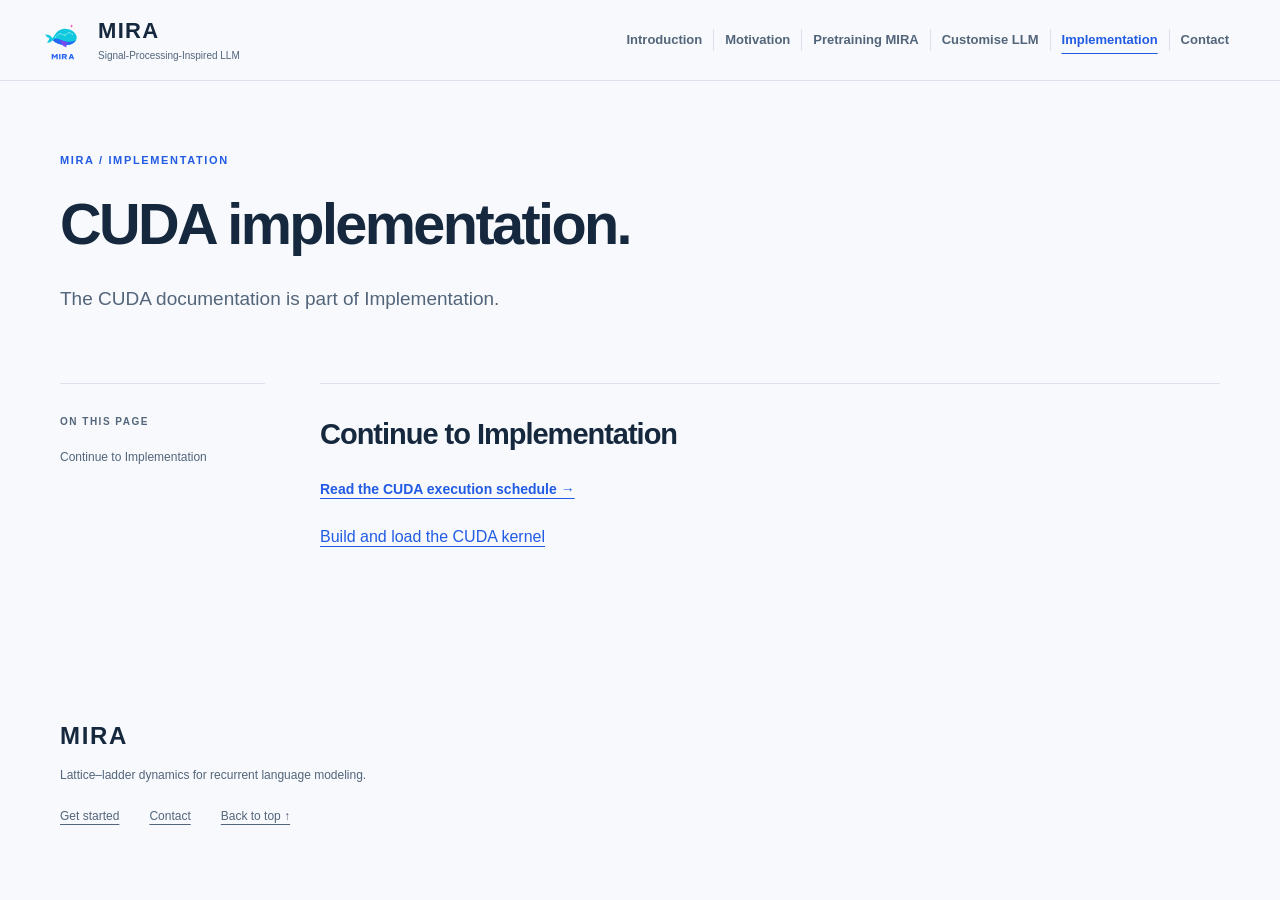
==== doc/html/pages/cuda.html @ ad862181 "Initial official MIRA codebase and project homepage" ====
<!doctype html>
<html lang="en"><head><meta charset="utf-8"><meta name="viewport" content="width=device-width, initial-scale=1"><meta name="description" content="The CUDA documentation is part of Implementation."><meta name="theme-color" content="#f7f9fc"><title>CUDA implementation. · MIRA</title><link rel="icon" href="../../../doc/html/assets/mira.svg" type="image/svg+xml"><link rel="stylesheet" href="../../../doc/html/css/site.css"><script src="../../../doc/html/js/site.js" defer></script></head>
<body><a class="skip" href="#main">Skip to content</a><header><div class="nav-shell"><a class="brand" href="../../../index.html"><img src="../../../doc/html/assets/mira.svg" alt="" width="46" height="46"><span>MIRA<span class="brand-sub">Signal-Processing-Inspired LLM</span></span></a><button class="menu" aria-expanded="false" aria-controls="navigation">Menu</button><nav id="navigation" aria-label="Main navigation"><a href="introduction.html">Introduction</a><a href="motivation.html">Motivation</a><a href="results.html" hidden>Results</a><a href="quick-start.html">Pretraining MIRA</a><a href="customise.html">Customise LLM</a><a href="implementation.html" aria-current="page">Implementation</a><a href="../../../index.html#contact">Contact</a></nav></div></header><main id="main"><div class="page-head"><p class="eyebrow">MIRA / Implementation</p><h1>CUDA implementation.</h1><p class="lede">The CUDA documentation is part of Implementation.</p></div><div class="doc-layout"><aside><span class="eyebrow">On this page</span><a href="#implementation">Continue to Implementation</a></aside><article><section id="implementation"><h2>Continue to Implementation</h2><p><a class="text-link" href="implementation.html#cuda-schedule">Read the CUDA execution schedule →</a></p><p><a href="implementation.html#cuda-build">Build and load the CUDA kernel</a></p></section></article></div></main><footer><a class="wordmark" href="../../../index.html">MIRA</a><p>Lattice–ladder dynamics for recurrent language modeling.</p><div><a href="../../../doc/html/pages/quick-start.html">Get started</a><a href="../../../index.html#contact">Contact</a><a href="#main">Back to top ↑</a></div></footer><div class="sr-only" id="announcement" role="status" aria-live="polite"></div></body></html>
---- doc/html/css/site.css ----
:root{--ink:#16283d;--muted:#53657a;--blue:#225be4;--cyan:#09bad0;--line:#dbe2eb;--paper:#f7f9fc;--white:#fff;--mono:ui-monospace,SFMono-Regular,Consolas,monospace}*{box-sizing:border-box}html{scroll-behavior:smooth;scroll-padding-top:110px}body{margin:0;background:var(--paper);color:var(--ink);font:16px/1.75 -apple-system,BlinkMacSystemFont,"Segoe UI",sans-serif}a{color:var(--blue);text-decoration-thickness:1px;text-underline-offset:4px}a:hover{color:#163f9f}button{font:inherit;cursor:pointer}a:focus-visible,button:focus-visible,[tabindex]:focus-visible{outline:3px solid var(--blue);outline-offset:5px}header{position:sticky;top:0;z-index:10;background:rgba(247,249,252,.97);border-bottom:1px solid var(--line)}.nav-shell{max-width:1320px;margin:auto;padding:17px 40px;display:flex;align-items:center;justify-content:space-between;gap:30px}.brand{display:flex;gap:12px;align-items:center;text-decoration:none;color:var(--ink);font-weight:800;font-size:22px;letter-spacing:.06em;line-height:1.2}.brand img{object-fit:contain}.brand-sub{display:block;font-size:10px;font-weight:500;letter-spacing:.02em;margin-top:5px;color:var(--muted)}nav{display:flex;gap:25px;align-items:center}nav a{font-size:13px;color:var(--muted);text-decoration:none;font-weight:600}nav a:hover,nav a[aria-current]{color:var(--blue)}nav a[aria-current]{text-decoration:underline;text-underline-offset:9px}.menu{display:none}.skip{position:fixed;top:-100px;left:15px;background:white;padding:12px;z-index:100}.skip:focus{top:10px}main{max-width:1240px;margin:auto;padding:0 40px}.eyebrow{text-transform:uppercase;letter-spacing:.15em;font-size:11px;font-weight:750;color:var(--blue);margin:0 0 22px}h1,h2,h3{line-height:1.12;letter-spacing:-.045em;font-weight:650}h1{font-size:clamp(42px,5.2vw,70px);margin:0 0 25px}h2{font-size:clamp(28px,3vw,40px);margin:0 0 25px}h3{font-size:23px}p{margin:0 0 20px}li{margin-bottom:12px}strong,b{font-weight:650}.hero{display:grid;grid-template-columns:1.35fr 1fr;align-items:center;gap:55px;padding:83px 0 58px}.hero h1{font-size:clamp(45px,5.6vw,76px);line-height:1.04}.hero em{font-style:normal;color:var(--blue)}.hero-sub{font-size:19px;line-height:1.65;max-width:580px;color:var(--muted)}.hero-art{display:flex;justify-content:center;align-items:center;min-width:0;background:radial-gradient(ellipse at center,#e1f7fa 0,transparent 66%)}.hero-art img{max-width:100%;height:auto;width:360px}.actions{display:flex;gap:12px;flex-wrap:wrap;margin:30px 0}.button{display:inline-flex;align-items:center;gap:23px;padding:12px 20px;border:1px solid var(--line);border-radius:5px;text-decoration:none;font-size:14px;font-weight:650;background:white;color:var(--ink)}.button.primary{background:var(--blue);color:white;border-color:var(--blue)}.button:hover{transform:translateY(-1px);box-shadow:0 5px 16px #14283d12}.hero-note{font-size:11px;color:var(--muted);letter-spacing:.02em}.metrics{display:grid;grid-template-columns:repeat(3,1fr);padding:28px 0 32px;border-top:1px solid var(--line);border-bottom:1px solid var(--line)}.metrics>div{padding-left:38px;border-left:1px solid var(--line)}.metrics>div:first-child{padding-left:0;border-left:0}.metrics strong{font-size:40px;letter-spacing:-.05em;display:block;line-height:1.3}.metrics span{display:block;font-size:13px;font-weight:650}.metrics small{display:block;font-size:11px;color:var(--muted);margin-top:4px}.home-section{display:grid;grid-template-columns:1fr 1.55fr;gap:70px;padding:78px 0;border-bottom:1px solid var(--line)}.section-heading p:not(.eyebrow){max-width:290px;color:var(--muted)}.large{font-size:19px}.text-link{font-size:14px;font-weight:650}.equation{overflow-x:auto;padding:26px 28px;margin:28px 0;background:#edf2fa;border-left:3px solid #2a63e6;font-family:Cambria,"Times New Roman",serif;font-size:18px;line-height:2.5;white-space:nowrap;color:#18375f}.equation sup,.equation sub{font-size:.7em}table{border-collapse:collapse;width:100%;font-size:13px;line-height:1.5;white-space:nowrap;text-align:right}td,th{padding:14px 16px;border-bottom:1px solid var(--line)}thead{font-size:11px;color:var(--muted)}th:first-child{text-align:left}th{font-weight:650}.highlight{background:#eaf0ff;color:#1748bd}.table-scroll{overflow-x:auto;margin:24px 0}.caption{font-size:12px;color:var(--muted);line-height:1.7}.code-wrap{background:#142438;color:#eaf0ff;position:relative;border-radius:6px;margin:24px 0;overflow:hidden}.code-label{padding:11px 20px;border-bottom:1px solid #ffffff1c;text-transform:uppercase;color:#9ab9e0;font-size:10px;letter-spacing:.12em}pre{overflow:auto;margin:0;padding:24px;font:12px/1.85 var(--mono);tab-size:4}code{font-family:var(--mono);font-size:.88em}p code,li code,td code{background:#e8edf5;padding:2px 5px;border-radius:3px;overflow-wrap:anywhere}pre code{font-size:inherit}.copy{position:absolute;right:12px;top:8px;color:#c3d3e9;background:#ffffff0a;border:1px solid #ffffff30;border-radius:3px;padding:2px 9px;font-size:11px}.copy:hover{background:#ffffff20}.link-rows{margin-top:32px}.link-rows a{display:flex;justify-content:space-between;align-items:center;padding:18px 0;border-bottom:1px solid var(--line);text-decoration:none}.link-rows b{display:block;color:var(--ink)}.link-rows small{display:block;font-size:12px;color:var(--muted)}.page-head{padding:70px 0 48px;max-width:900px}.page-head h1{font-size:clamp(38px,4.5vw,60px)}.lede{font-size:19px;color:var(--muted);max-width:760px}.doc-layout{display:grid;grid-template-columns:205px minmax(0,1fr);gap:55px;padding:0 0 80px}.doc-layout aside{position:sticky;top:120px;align-self:start;border-top:1px solid var(--line);padding-top:22px}.doc-layout aside .eyebrow{font-size:10px;color:var(--muted)}aside a{display:block;font-size:12px;text-decoration:none;color:var(--muted);margin:14px 0;line-height:1.5}aside a:hover{color:var(--blue)}article{min-width:0}article section{padding:34px 0 24px;border-top:1px solid var(--line)}article h2{font-size:29px;letter-spacing:-.035em}article p,article li{color:#3e5066}article strong{color:var(--ink)}footer{max-width:1160px;margin:0 auto;padding:40px 0 50px;font-size:12px;color:var(--muted)}footer .wordmark{font-weight:800;font-size:24px;letter-spacing:.07em;color:var(--ink);text-decoration:none}footer p{margin:8px 0 20px}footer>div{display:flex;gap:30px}footer a{color:var(--muted)}.sr-only{position:absolute;width:1px;height:1px;padding:0;overflow:hidden;clip:rect(0,0,0,0);white-space:nowrap;border:0}@media(min-width:1400px){.hero{padding-top:100px;padding-bottom:80px}}@media(max-width:1050px){nav{gap:15px}nav a{font-size:12px}.brand-sub{display:none}.nav-shell{padding:17px 25px;gap:20px}.home-section{gap:35px}.hero{gap:20px}.hero-art img{width:300px}footer{padding:35px 40px}.doc-layout{gap:30px;grid-template-columns:170px minmax(0,1fr)}}@media(max-width:760px){main{padding:0 22px}.nav-shell{padding:12px 22px;flex-wrap:wrap;gap:10px}.brand{font-size:19px}.brand img{width:38px;height:38px}.menu{display:block;background:white;border:1px solid var(--line);border-radius:4px;padding:5px 12px;font-size:12px}nav{display:none;width:100%;flex-wrap:wrap;padding:12px 0;gap:18px}nav.open{display:flex}nav a{font-size:13px}.hero{grid-template-columns:1fr;gap:5px;padding:48px 0 30px}.hero h1{font-size:49px}.hero-sub{font-size:17px}.hero-art{grid-row:1;justify-content:flex-start;min-height:0;background:none}.hero-art img{width:115px;height:115px;object-fit:contain}.hero .eyebrow{margin-bottom:20px}.hero-note{font-size:10px}.metrics{gap:18px;padding:24px 0}.metrics>div{padding-left:15px}.metrics strong{font-size:29px}.metrics span{font-size:11px;line-height:1.5}.metrics small{font-size:10px;line-height:1.5}.home-section{grid-template-columns:1fr;gap:15px;padding:45px 0}.home-section h2 br{display:none}.section-heading p:not(.eyebrow){max-width:none}.large{font-size:17px}.equation{font-size:16px;padding:18px}.page-head{padding:45px 0 25px}.page-head h1{font-size:39px}.lede{font-size:17px}.doc-layout{display:block;padding-bottom:40px}.doc-layout aside{position:static;display:flex;flex-wrap:wrap;gap:0 18px;padding:15px 0}.doc-layout aside .eyebrow{width:100%;margin-bottom:0}.doc-layout aside a{margin:6px 0}article section{padding:28px 0}article h2{font-size:26px}pre{padding:18px;font-size:11px}footer{padding:30px 22px}footer>div{flex-wrap:wrap;gap:12px 22px}}@media(prefers-reduced-motion:reduce){html{scroll-behavior:auto}.button:hover{transform:none}}@media print{header,.copy,.menu,aside,footer,.actions{display:none}.doc-layout,.home-section,.hero{display:block}main{max-width:none;padding:0}.equation,pre{white-space:pre-wrap;overflow:visible}.code-wrap{background:#eee;color:black}body{background:white;color:black;font-size:11pt}section{break-inside:avoid}a{color:inherit}}
.syntax-keyword{color:#c4b5fd}.syntax-string{color:#8be0b5}.syntax-number{color:#f6c77f}.syntax-builtin{color:#7dd3fc}.syntax-function{color:#92c5ff}.syntax-comment{color:#a4b3c8}.hero h1{font-size:clamp(40px,4.5vw,62px)}.brand-sub{font-size:10px;letter-spacing:0}@media(max-width:760px){.hero h1{font-size:39px;overflow-wrap:normal}.hero .eyebrow{font-size:10px;letter-spacing:.1em}.brand-sub{display:block;font-size:8px}.brand{font-size:18px}}@media print{.syntax-keyword,.syntax-string,.syntax-number,.syntax-builtin,.syntax-function,.syntax-comment{color:inherit}}

pre{font-size:13px}@media(max-width:760px){pre{font-size:12px}}
nav{gap:0}nav a{padding:0 11px}nav a+a{border-left:1px solid var(--line)}@media(max-width:1100px){.nav-shell{flex-wrap:wrap}.menu{display:block;background:white;border:1px solid var(--line);border-radius:4px;padding:5px 12px;font-size:12px}nav{display:none;width:100%;flex-wrap:wrap;padding:12px 0;gap:16px}nav.open{display:flex}nav a{padding:0;border-left:0!important;font-size:13px}}
.cuda-diagram{margin:28px 0}.scan-controls,.scan-phases,.scan-playback{display:flex;flex-wrap:wrap;align-items:center;gap:10px 14px;margin:14px 0}.scan-controls label{display:flex;gap:8px;align-items:center;font-size:12px;color:var(--muted)}.scan-controls select{font:inherit;border:1px solid var(--line);border-radius:4px;background:white;color:var(--ink);padding:7px 10px}.scan-controls span{font-size:11px;color:var(--muted)}.scan-phases button,.scan-playback button{font:600 12px/1.5 -apple-system,BlinkMacSystemFont,"Segoe UI",sans-serif;background:white;border:1px solid var(--line);border-radius:4px;color:var(--ink);padding:8px 12px}.scan-phases button[aria-pressed=true]{color:var(--blue);border-color:var(--blue);background:#eaf0ff}.scan-playback button:disabled{opacity:.4;cursor:default}.scan-playback label{display:flex;gap:8px;align-items:center;font-size:12px}.scan-playback input{max-width:160px;accent-color:var(--blue)}.scan-step-name{font-weight:650;color:var(--ink);margin:16px 0 8px}.scan-explanation{font-size:13px;min-height:68px}.scan-canvas{overflow-x:auto;max-width:100%;padding-bottom:8px}.scan-canvas svg{display:block;font:12px -apple-system,BlinkMacSystemFont,"Segoe UI",sans-serif;color:var(--ink);fill:var(--ink)}.cuda-diagram figcaption{margin-top:12px}@media(max-width:760px){.scan-phases button,.scan-playback button,.scan-controls select{min-height:44px}.scan-explanation{min-height:100px}.scan-playback label{width:100%}.scan-playback input{flex:1;max-width:280px}}@media print{.scan-controls,.scan-phases,.scan-playback{display:none}.scan-canvas{overflow:visible}.scan-canvas svg{max-width:100%;height:auto}}
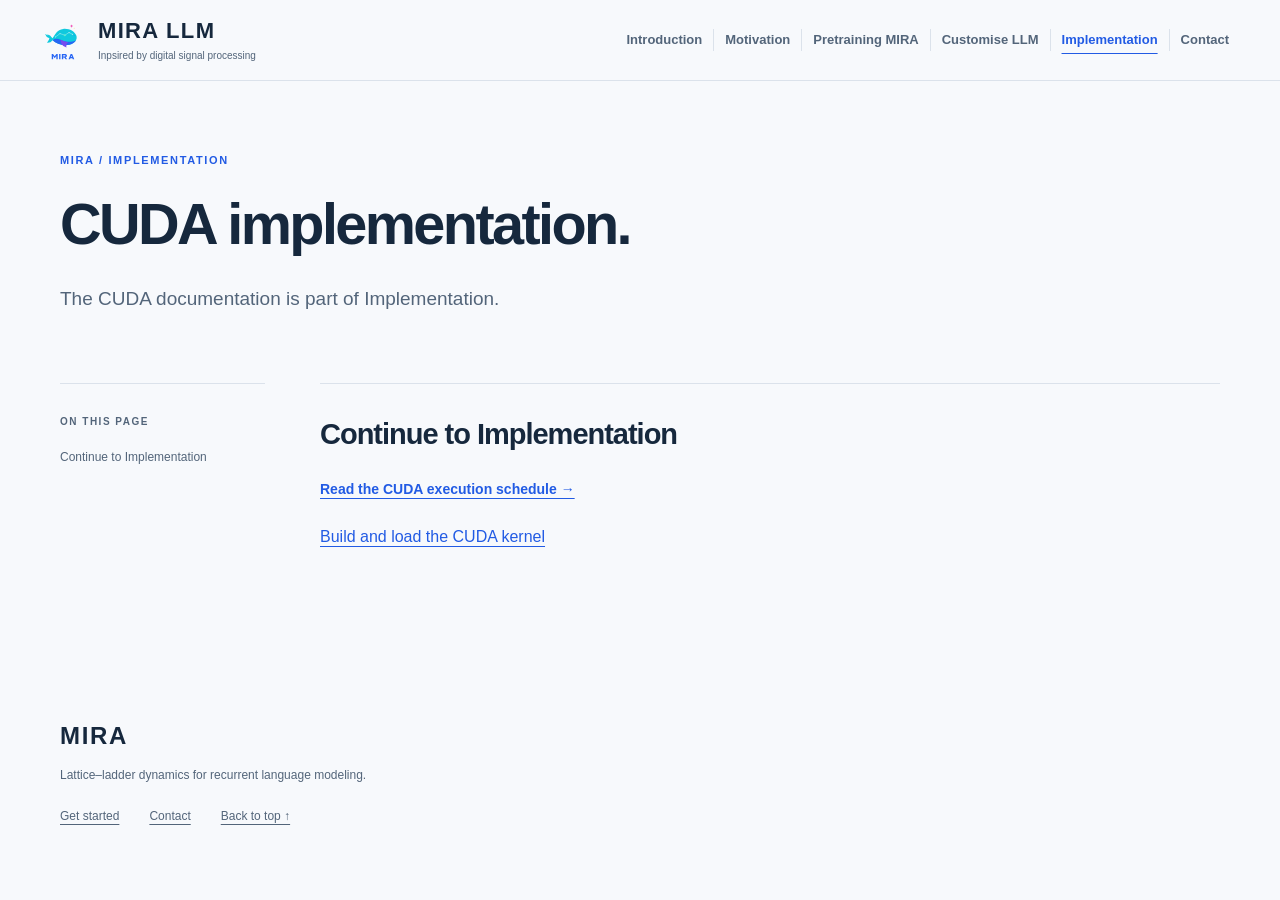
==== commit 9b2a7423: "Update HTML header name and digital signal processing subtitle" ====
--- a/doc/html/pages/cuda.html
+++ b/doc/html/pages/cuda.html
@@ -1,3 +1,3 @@
 <!doctype html>
 <html lang="en"><head><meta charset="utf-8"><meta name="viewport" content="width=device-width, initial-scale=1"><meta name="description" content="The CUDA documentation is part of Implementation."><meta name="theme-color" content="#f7f9fc"><title>CUDA implementation. · MIRA</title><link rel="icon" href="../../../doc/html/assets/mira.svg" type="image/svg+xml"><link rel="stylesheet" href="../../../doc/html/css/site.css"><script src="../../../doc/html/js/site.js" defer></script></head>
-<body><a class="skip" href="#main">Skip to content</a><header><div class="nav-shell"><a class="brand" href="../../../index.html"><img src="../../../doc/html/assets/mira.svg" alt="" width="46" height="46"><span>MIRA<span class="brand-sub">Signal-Processing-Inspired LLM</span></span></a><button class="menu" aria-expanded="false" aria-controls="navigation">Menu</button><nav id="navigation" aria-label="Main navigation"><a href="introduction.html">Introduction</a><a href="motivation.html">Motivation</a><a href="results.html" hidden>Results</a><a href="quick-start.html">Pretraining MIRA</a><a href="customise.html">Customise LLM</a><a href="implementation.html" aria-current="page">Implementation</a><a href="../../../index.html#contact">Contact</a></nav></div></header><main id="main"><div class="page-head"><p class="eyebrow">MIRA / Implementation</p><h1>CUDA implementation.</h1><p class="lede">The CUDA documentation is part of Implementation.</p></div><div class="doc-layout"><aside><span class="eyebrow">On this page</span><a href="#implementation">Continue to Implementation</a></aside><article><section id="implementation"><h2>Continue to Implementation</h2><p><a class="text-link" href="implementation.html#cuda-schedule">Read the CUDA execution schedule →</a></p><p><a href="implementation.html#cuda-build">Build and load the CUDA kernel</a></p></section></article></div></main><footer><a class="wordmark" href="../../../index.html">MIRA</a><p>Lattice–ladder dynamics for recurrent language modeling.</p><div><a href="../../../doc/html/pages/quick-start.html">Get started</a><a href="../../../index.html#contact">Contact</a><a href="#main">Back to top ↑</a></div></footer><div class="sr-only" id="announcement" role="status" aria-live="polite"></div></body></html>+<body><a class="skip" href="#main">Skip to content</a><header><div class="nav-shell"><a class="brand" href="../../../index.html"><img src="../../../doc/html/assets/mira.svg" alt="" width="46" height="46"><span>MIRA LLM<span class="brand-sub">Inpsired by digital signal processing</span></span></a><button class="menu" aria-expanded="false" aria-controls="navigation">Menu</button><nav id="navigation" aria-label="Main navigation"><a href="introduction.html">Introduction</a><a href="motivation.html">Motivation</a><a href="results.html" hidden>Results</a><a href="quick-start.html">Pretraining MIRA</a><a href="customise.html">Customise LLM</a><a href="implementation.html" aria-current="page">Implementation</a><a href="../../../index.html#contact">Contact</a></nav></div></header><main id="main"><div class="page-head"><p class="eyebrow">MIRA / Implementation</p><h1>CUDA implementation.</h1><p class="lede">The CUDA documentation is part of Implementation.</p></div><div class="doc-layout"><aside><span class="eyebrow">On this page</span><a href="#implementation">Continue to Implementation</a></aside><article><section id="implementation"><h2>Continue to Implementation</h2><p><a class="text-link" href="implementation.html#cuda-schedule">Read the CUDA execution schedule →</a></p><p><a href="implementation.html#cuda-build">Build and load the CUDA kernel</a></p></section></article></div></main><footer><a class="wordmark" href="../../../index.html">MIRA</a><p>Lattice–ladder dynamics for recurrent language modeling.</p><div><a href="../../../doc/html/pages/quick-start.html">Get started</a><a href="../../../index.html#contact">Contact</a><a href="#main">Back to top ↑</a></div></footer><div class="sr-only" id="announcement" role="status" aria-live="polite"></div></body></html>
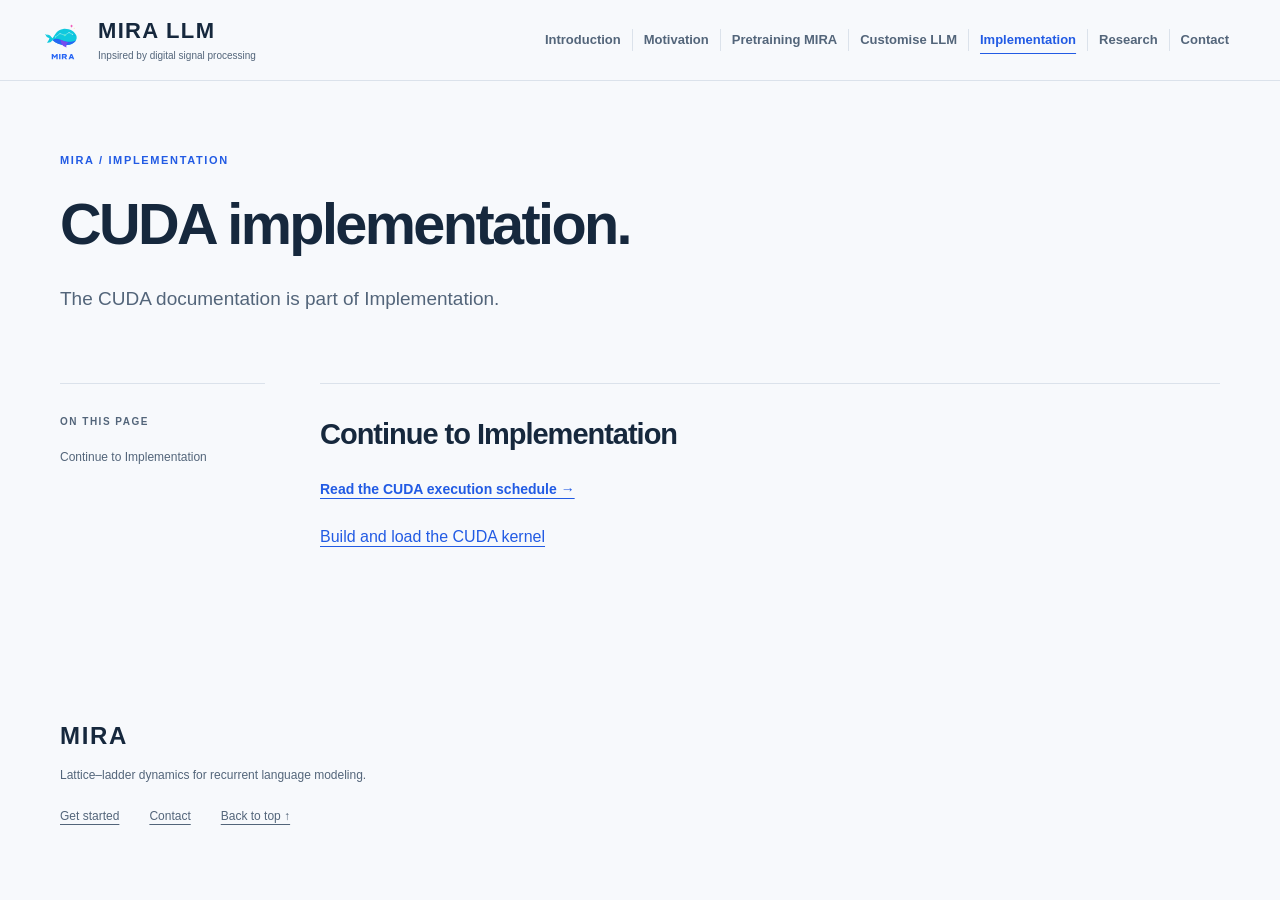
==== commit ec6036ce: "Move the paper citation to a dedicated Research page" ====
--- a/doc/html/pages/cuda.html
+++ b/doc/html/pages/cuda.html
@@ -1,3 +1,3 @@
 <!doctype html>
 <html lang="en"><head><meta charset="utf-8"><meta name="viewport" content="width=device-width, initial-scale=1"><meta name="description" content="The CUDA documentation is part of Implementation."><meta name="theme-color" content="#f7f9fc"><title>CUDA implementation. · MIRA</title><link rel="icon" href="../../../doc/html/assets/mira.svg" type="image/svg+xml"><link rel="stylesheet" href="../../../doc/html/css/site.css"><script src="../../../doc/html/js/site.js" defer></script></head>
-<body><a class="skip" href="#main">Skip to content</a><header><div class="nav-shell"><a class="brand" href="../../../index.html"><img src="../../../doc/html/assets/mira.svg" alt="" width="46" height="46"><span>MIRA LLM<span class="brand-sub">Inpsired by digital signal processing</span></span></a><button class="menu" aria-expanded="false" aria-controls="navigation">Menu</button><nav id="navigation" aria-label="Main navigation"><a href="introduction.html">Introduction</a><a href="motivation.html">Motivation</a><a href="results.html" hidden>Results</a><a href="quick-start.html">Pretraining MIRA</a><a href="customise.html">Customise LLM</a><a href="implementation.html" aria-current="page">Implementation</a><a href="../../../index.html#contact">Contact</a></nav></div></header><main id="main"><div class="page-head"><p class="eyebrow">MIRA / Implementation</p><h1>CUDA implementation.</h1><p class="lede">The CUDA documentation is part of Implementation.</p></div><div class="doc-layout"><aside><span class="eyebrow">On this page</span><a href="#implementation">Continue to Implementation</a></aside><article><section id="implementation"><h2>Continue to Implementation</h2><p><a class="text-link" href="implementation.html#cuda-schedule">Read the CUDA execution schedule →</a></p><p><a href="implementation.html#cuda-build">Build and load the CUDA kernel</a></p></section></article></div></main><footer><a class="wordmark" href="../../../index.html">MIRA</a><p>Lattice–ladder dynamics for recurrent language modeling.</p><div><a href="../../../doc/html/pages/quick-start.html">Get started</a><a href="../../../index.html#contact">Contact</a><a href="#main">Back to top ↑</a></div></footer><div class="sr-only" id="announcement" role="status" aria-live="polite"></div></body></html>+<body><a class="skip" href="#main">Skip to content</a><header><div class="nav-shell"><a class="brand" href="../../../index.html"><img src="../../../doc/html/assets/mira.svg" alt="" width="46" height="46"><span>MIRA LLM<span class="brand-sub">Inpsired by digital signal processing</span></span></a><button class="menu" aria-expanded="false" aria-controls="navigation">Menu</button><nav id="navigation" aria-label="Main navigation"><a href="introduction.html">Introduction</a><a href="motivation.html">Motivation</a><a href="results.html" hidden>Results</a><a href="quick-start.html">Pretraining MIRA</a><a href="customise.html">Customise LLM</a><a href="implementation.html" aria-current="page">Implementation</a><a href="research.html">Research</a><a href="../../../index.html#contact">Contact</a></nav></div></header><main id="main"><div class="page-head"><p class="eyebrow">MIRA / Implementation</p><h1>CUDA implementation.</h1><p class="lede">The CUDA documentation is part of Implementation.</p></div><div class="doc-layout"><aside><span class="eyebrow">On this page</span><a href="#implementation">Continue to Implementation</a></aside><article><section id="implementation"><h2>Continue to Implementation</h2><p><a class="text-link" href="implementation.html#cuda-schedule">Read the CUDA execution schedule →</a></p><p><a href="implementation.html#cuda-build">Build and load the CUDA kernel</a></p></section></article></div></main><footer><a class="wordmark" href="../../../index.html">MIRA</a><p>Lattice–ladder dynamics for recurrent language modeling.</p><div><a href="../../../doc/html/pages/quick-start.html">Get started</a><a href="../../../index.html#contact">Contact</a><a href="#main">Back to top ↑</a></div></footer><div class="sr-only" id="announcement" role="status" aria-live="polite"></div></body></html>
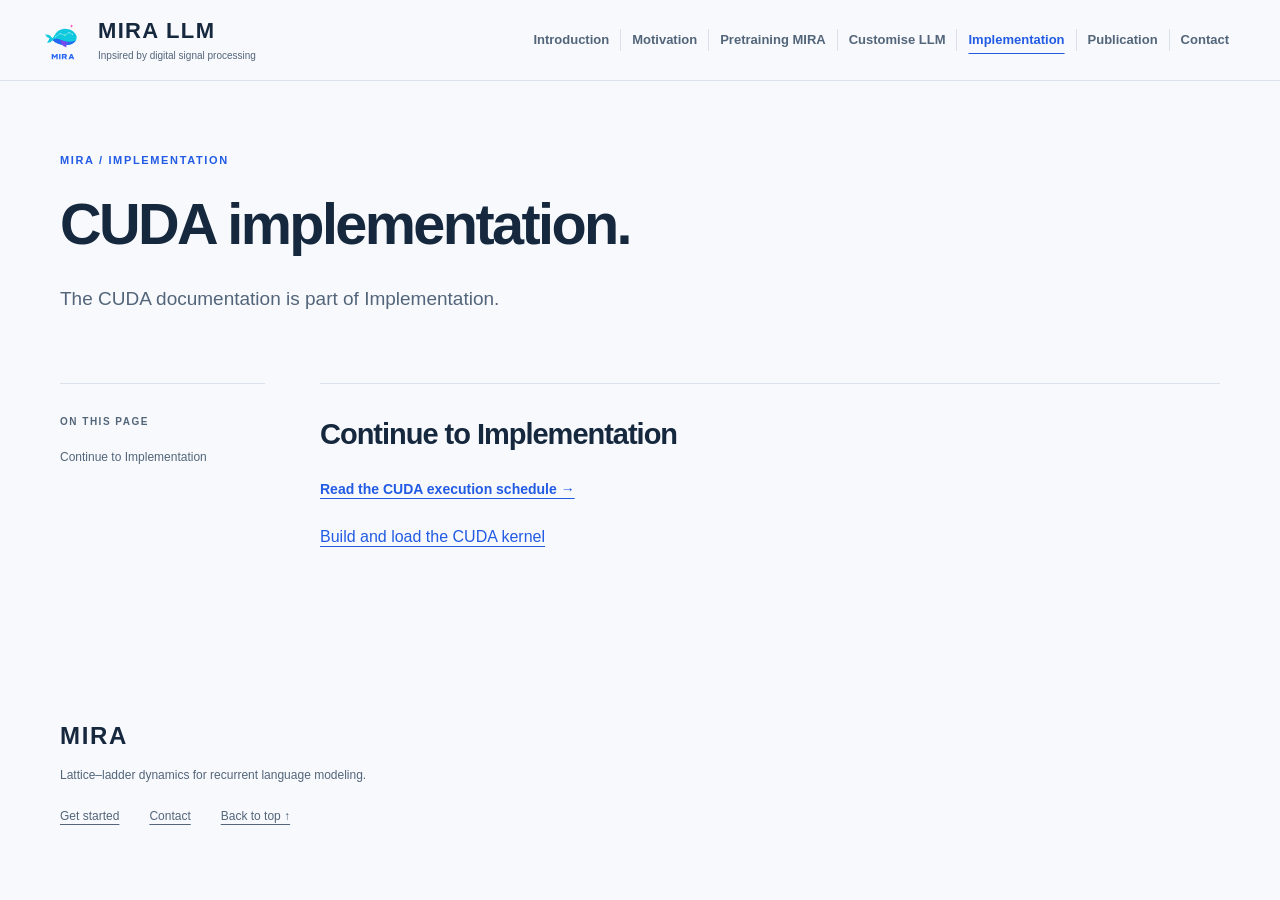
==== commit 2c761dc9: "Rename Research to Publication in the website navigation" ====
--- a/doc/html/pages/cuda.html
+++ b/doc/html/pages/cuda.html
@@ -1,3 +1,3 @@
 <!doctype html>
 <html lang="en"><head><meta charset="utf-8"><meta name="viewport" content="width=device-width, initial-scale=1"><meta name="description" content="The CUDA documentation is part of Implementation."><meta name="theme-color" content="#f7f9fc"><title>CUDA implementation. · MIRA</title><link rel="icon" href="../../../doc/html/assets/mira.svg" type="image/svg+xml"><link rel="stylesheet" href="../../../doc/html/css/site.css"><script src="../../../doc/html/js/site.js" defer></script></head>
-<body><a class="skip" href="#main">Skip to content</a><header><div class="nav-shell"><a class="brand" href="../../../index.html"><img src="../../../doc/html/assets/mira.svg" alt="" width="46" height="46"><span>MIRA LLM<span class="brand-sub">Inpsired by digital signal processing</span></span></a><button class="menu" aria-expanded="false" aria-controls="navigation">Menu</button><nav id="navigation" aria-label="Main navigation"><a href="introduction.html">Introduction</a><a href="motivation.html">Motivation</a><a href="results.html" hidden>Results</a><a href="quick-start.html">Pretraining MIRA</a><a href="customise.html">Customise LLM</a><a href="implementation.html" aria-current="page">Implementation</a><a href="research.html">Research</a><a href="../../../index.html#contact">Contact</a></nav></div></header><main id="main"><div class="page-head"><p class="eyebrow">MIRA / Implementation</p><h1>CUDA implementation.</h1><p class="lede">The CUDA documentation is part of Implementation.</p></div><div class="doc-layout"><aside><span class="eyebrow">On this page</span><a href="#implementation">Continue to Implementation</a></aside><article><section id="implementation"><h2>Continue to Implementation</h2><p><a class="text-link" href="implementation.html#cuda-schedule">Read the CUDA execution schedule →</a></p><p><a href="implementation.html#cuda-build">Build and load the CUDA kernel</a></p></section></article></div></main><footer><a class="wordmark" href="../../../index.html">MIRA</a><p>Lattice–ladder dynamics for recurrent language modeling.</p><div><a href="../../../doc/html/pages/quick-start.html">Get started</a><a href="../../../index.html#contact">Contact</a><a href="#main">Back to top ↑</a></div></footer><div class="sr-only" id="announcement" role="status" aria-live="polite"></div></body></html>+<body><a class="skip" href="#main">Skip to content</a><header><div class="nav-shell"><a class="brand" href="../../../index.html"><img src="../../../doc/html/assets/mira.svg" alt="" width="46" height="46"><span>MIRA LLM<span class="brand-sub">Inpsired by digital signal processing</span></span></a><button class="menu" aria-expanded="false" aria-controls="navigation">Menu</button><nav id="navigation" aria-label="Main navigation"><a href="introduction.html">Introduction</a><a href="motivation.html">Motivation</a><a href="results.html" hidden>Results</a><a href="quick-start.html">Pretraining MIRA</a><a href="customise.html">Customise LLM</a><a href="implementation.html" aria-current="page">Implementation</a><a href="research.html">Publication</a><a href="../../../index.html#contact">Contact</a></nav></div></header><main id="main"><div class="page-head"><p class="eyebrow">MIRA / Implementation</p><h1>CUDA implementation.</h1><p class="lede">The CUDA documentation is part of Implementation.</p></div><div class="doc-layout"><aside><span class="eyebrow">On this page</span><a href="#implementation">Continue to Implementation</a></aside><article><section id="implementation"><h2>Continue to Implementation</h2><p><a class="text-link" href="implementation.html#cuda-schedule">Read the CUDA execution schedule →</a></p><p><a href="implementation.html#cuda-build">Build and load the CUDA kernel</a></p></section></article></div></main><footer><a class="wordmark" href="../../../index.html">MIRA</a><p>Lattice–ladder dynamics for recurrent language modeling.</p><div><a href="../../../doc/html/pages/quick-start.html">Get started</a><a href="../../../index.html#contact">Contact</a><a href="#main">Back to top ↑</a></div></footer><div class="sr-only" id="announcement" role="status" aria-live="polite"></div></body></html>
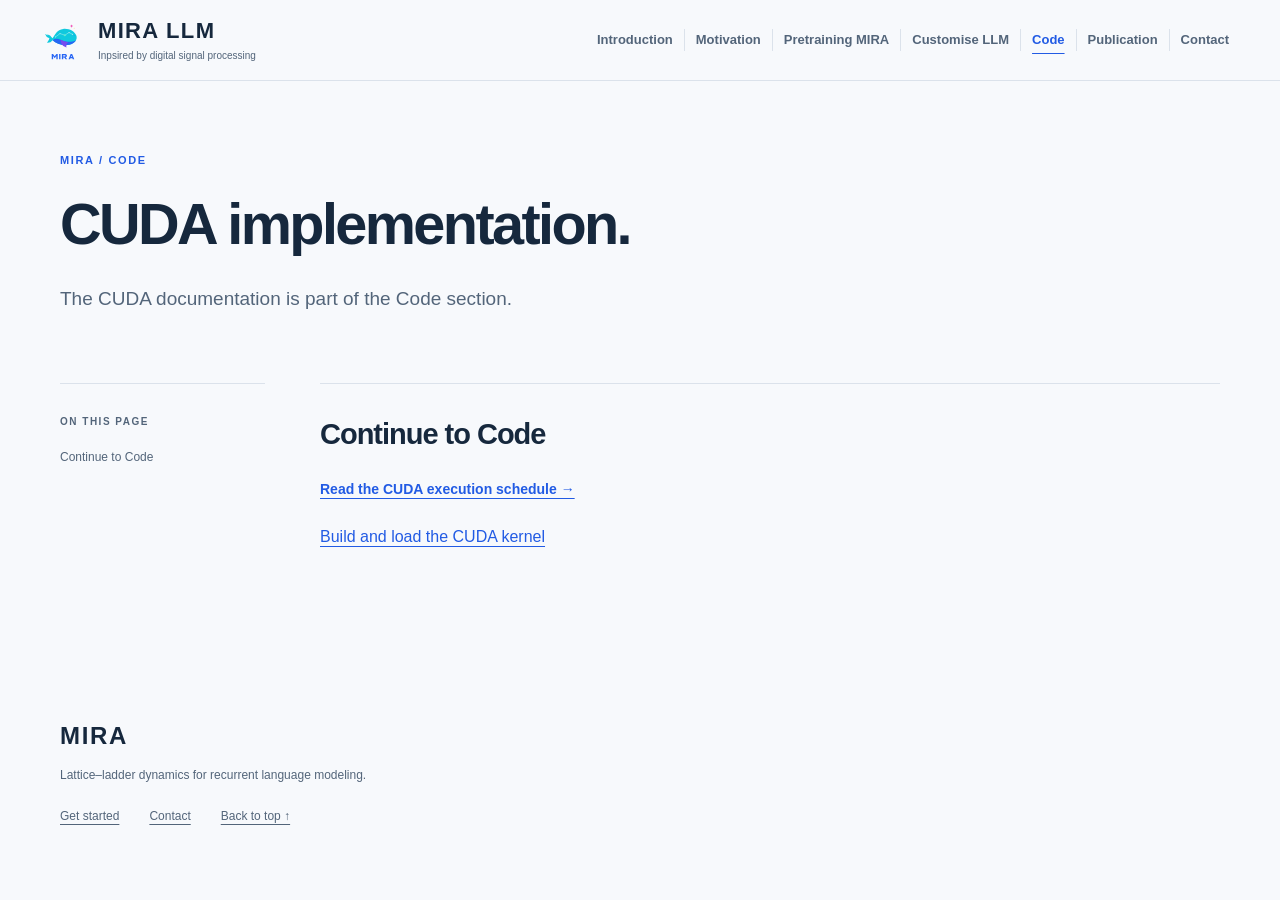
==== commit 1dd4a0ba: "Rename Implementation to Code and link the official repository" ====
--- a/doc/html/pages/cuda.html
+++ b/doc/html/pages/cuda.html
@@ -1,3 +1,3 @@
 <!doctype html>
-<html lang="en"><head><meta charset="utf-8"><meta name="viewport" content="width=device-width, initial-scale=1"><meta name="description" content="The CUDA documentation is part of Implementation."><meta name="theme-color" content="#f7f9fc"><title>CUDA implementation. · MIRA</title><link rel="icon" href="../../../doc/html/assets/mira.svg" type="image/svg+xml"><link rel="stylesheet" href="../../../doc/html/css/site.css"><script src="../../../doc/html/js/site.js" defer></script></head>
-<body><a class="skip" href="#main">Skip to content</a><header><div class="nav-shell"><a class="brand" href="../../../index.html"><img src="../../../doc/html/assets/mira.svg" alt="" width="46" height="46"><span>MIRA LLM<span class="brand-sub">Inpsired by digital signal processing</span></span></a><button class="menu" aria-expanded="false" aria-controls="navigation">Menu</button><nav id="navigation" aria-label="Main navigation"><a href="introduction.html">Introduction</a><a href="motivation.html">Motivation</a><a href="results.html" hidden>Results</a><a href="quick-start.html">Pretraining MIRA</a><a href="customise.html">Customise LLM</a><a href="implementation.html" aria-current="page">Implementation</a><a href="research.html">Publication</a><a href="../../../index.html#contact">Contact</a></nav></div></header><main id="main"><div class="page-head"><p class="eyebrow">MIRA / Implementation</p><h1>CUDA implementation.</h1><p class="lede">The CUDA documentation is part of Implementation.</p></div><div class="doc-layout"><aside><span class="eyebrow">On this page</span><a href="#implementation">Continue to Implementation</a></aside><article><section id="implementation"><h2>Continue to Implementation</h2><p><a class="text-link" href="implementation.html#cuda-schedule">Read the CUDA execution schedule →</a></p><p><a href="implementation.html#cuda-build">Build and load the CUDA kernel</a></p></section></article></div></main><footer><a class="wordmark" href="../../../index.html">MIRA</a><p>Lattice–ladder dynamics for recurrent language modeling.</p><div><a href="../../../doc/html/pages/quick-start.html">Get started</a><a href="../../../index.html#contact">Contact</a><a href="#main">Back to top ↑</a></div></footer><div class="sr-only" id="announcement" role="status" aria-live="polite"></div></body></html>+<html lang="en"><head><meta charset="utf-8"><meta name="viewport" content="width=device-width, initial-scale=1"><meta name="description" content="The CUDA documentation is part of the Code section."><meta name="theme-color" content="#f7f9fc"><title>CUDA implementation. · MIRA</title><link rel="icon" href="../../../doc/html/assets/mira.svg" type="image/svg+xml"><link rel="stylesheet" href="../../../doc/html/css/site.css"><script src="../../../doc/html/js/site.js" defer></script></head>
+<body><a class="skip" href="#main">Skip to content</a><header><div class="nav-shell"><a class="brand" href="../../../index.html"><img src="../../../doc/html/assets/mira.svg" alt="" width="46" height="46"><span>MIRA LLM<span class="brand-sub">Inpsired by digital signal processing</span></span></a><button class="menu" aria-expanded="false" aria-controls="navigation">Menu</button><nav id="navigation" aria-label="Main navigation"><a href="introduction.html">Introduction</a><a href="motivation.html">Motivation</a><a href="results.html" hidden>Results</a><a href="quick-start.html">Pretraining MIRA</a><a href="customise.html">Customise LLM</a><a href="implementation.html" aria-current="page">Code</a><a href="research.html">Publication</a><a href="../../../index.html#contact">Contact</a></nav></div></header><main id="main"><div class="page-head"><p class="eyebrow">MIRA / Code</p><h1>CUDA implementation.</h1><p class="lede">The CUDA documentation is part of the Code section.</p></div><div class="doc-layout"><aside><span class="eyebrow">On this page</span><a href="#implementation">Continue to Code</a></aside><article><section id="implementation"><h2>Continue to Code</h2><p><a class="text-link" href="implementation.html#cuda-schedule">Read the CUDA execution schedule →</a></p><p><a href="implementation.html#cuda-build">Build and load the CUDA kernel</a></p></section></article></div></main><footer><a class="wordmark" href="../../../index.html">MIRA</a><p>Lattice–ladder dynamics for recurrent language modeling.</p><div><a href="../../../doc/html/pages/quick-start.html">Get started</a><a href="../../../index.html#contact">Contact</a><a href="#main">Back to top ↑</a></div></footer><div class="sr-only" id="announcement" role="status" aria-live="polite"></div></body></html>
